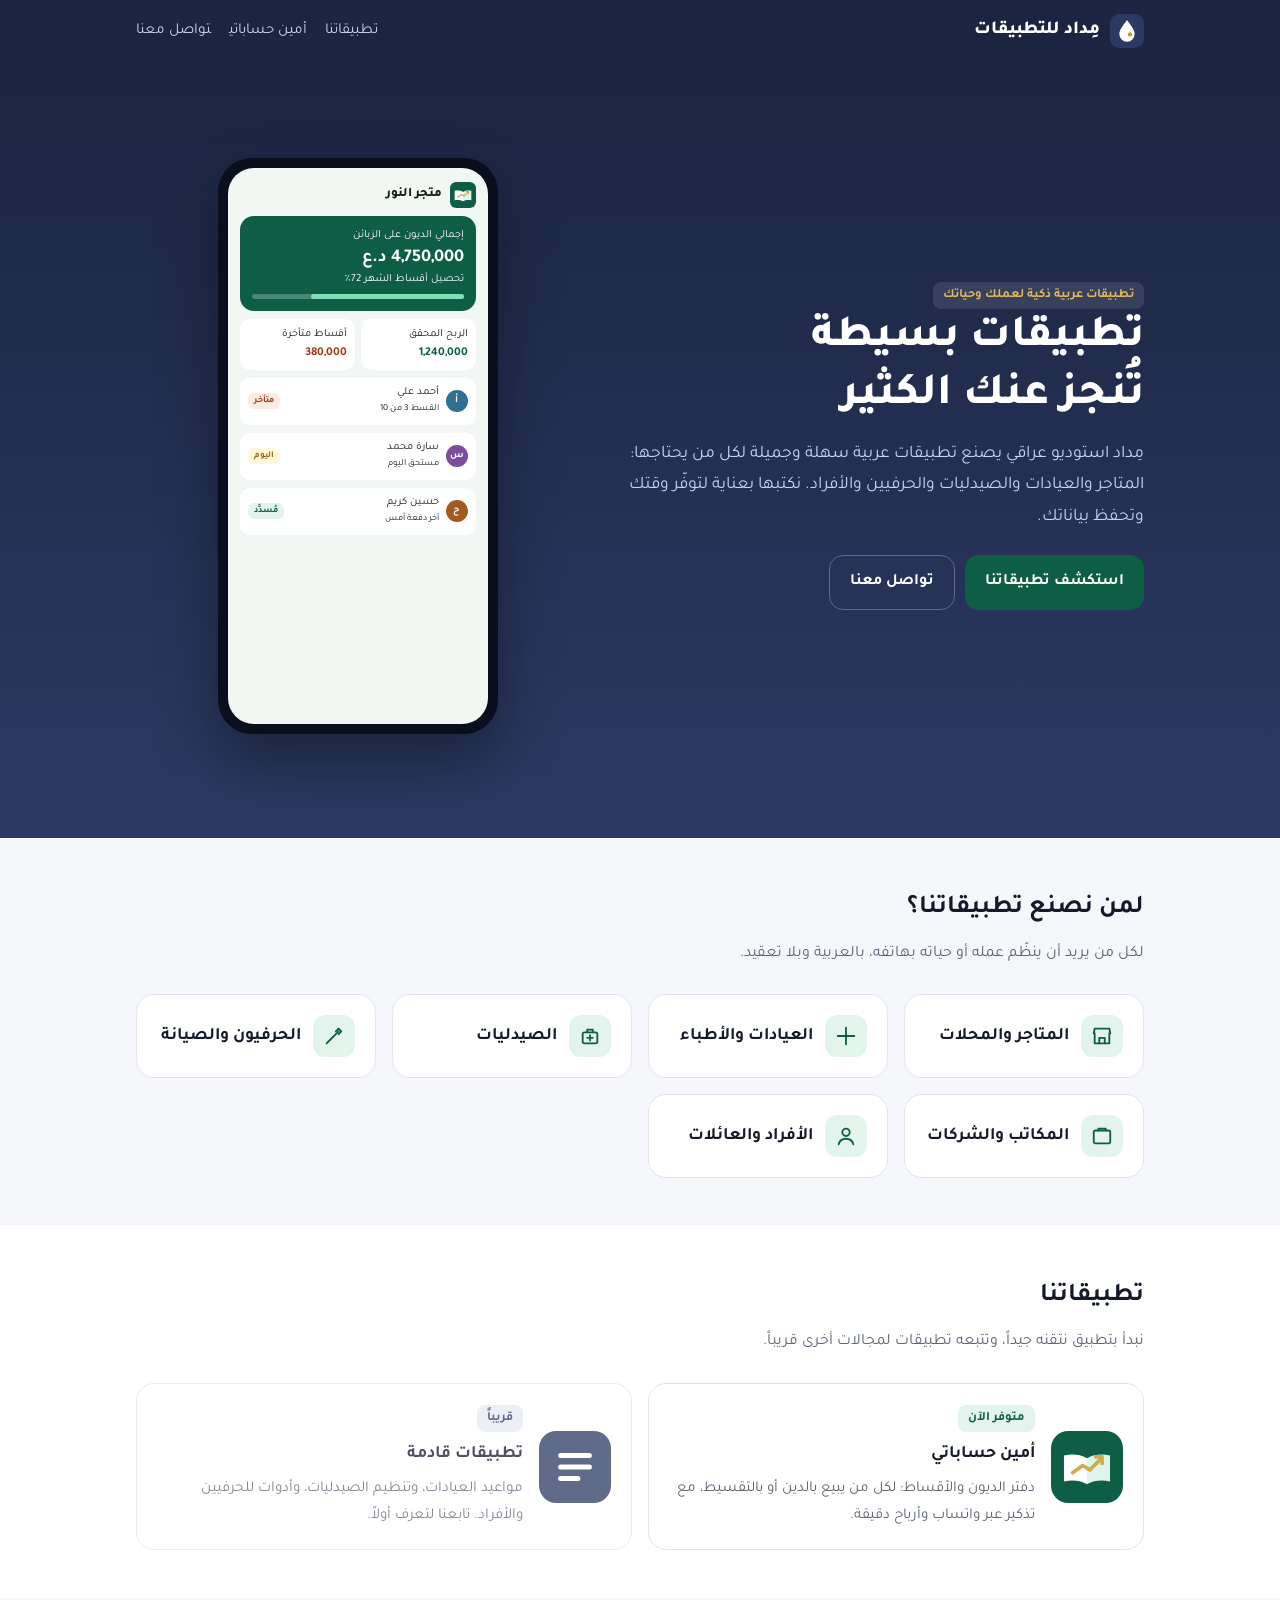
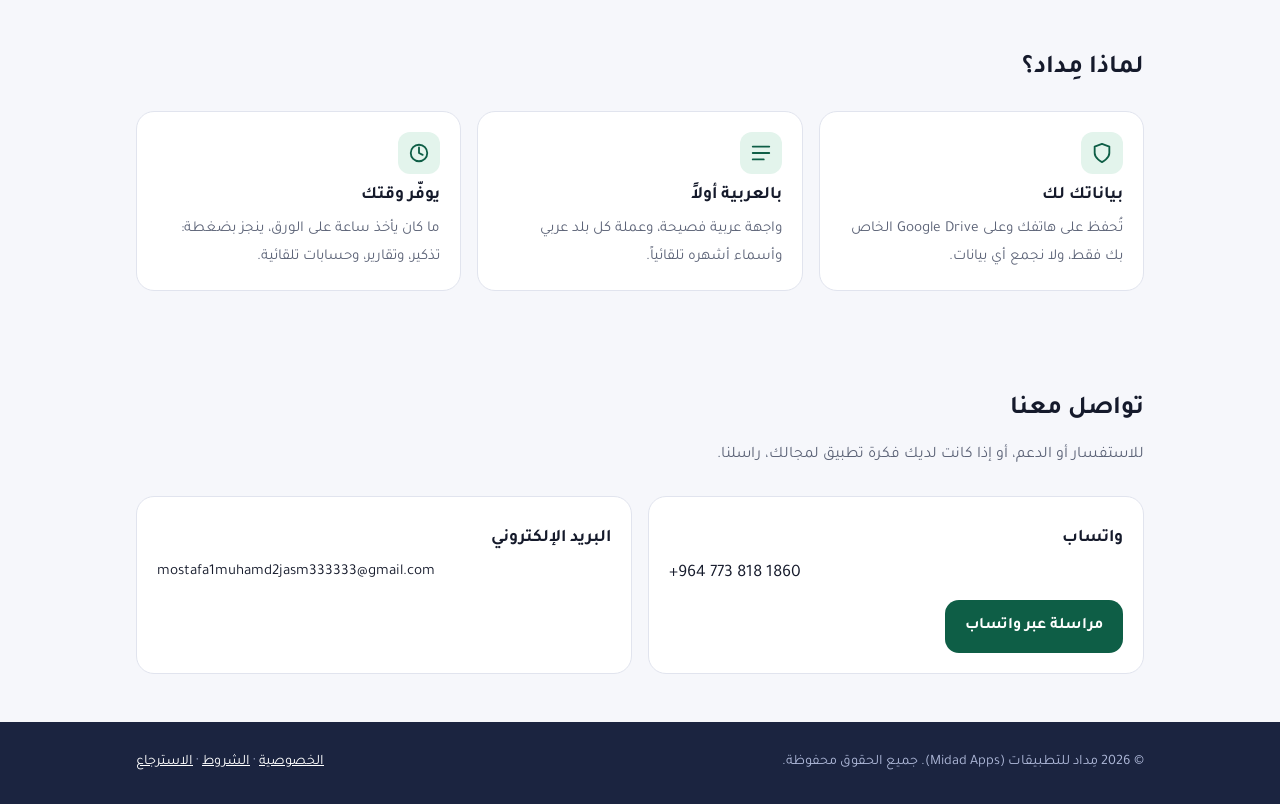
==== index.html @ 3e607f66 "Add files via upload" ====
<!doctype html>
<html lang="ar" dir="rtl"><head><meta charset="utf-8"><meta name="viewport" content="width=device-width, initial-scale=1, viewport-fit=cover">
<title>مِداد للتطبيقات</title>
<meta name="claude:viewport-fit-sides" content="cover">
<link rel="stylesheet" href="https://fonts.googleapis.com/css2?family=Tajawal:wght@400;500;700;800&display=swap">
<link rel="stylesheet" href="assets/style.css">
</head><body>
<div dir="rtl" lang="ar">
<header class="top"><div class="wrap">
  <a class="brand" href="index.html"><svg viewBox="0 0 40 40" aria-hidden="true"><rect width="40" height="40" rx="11" fill="#2C3A63"/><path d="M20 7c5 7 9 11.5 9 16.5a9 9 0 0 1-18 0C11 18.5 15 14 20 7z" fill="#fff"/><circle cx="23.5" cy="24" r="2.6" fill="#C9962E"/></svg><span>مِداد للتطبيقات</span></a>
  <nav><a href="index.html#apps">تطبيقاتنا</a><a href="ameen/index.html">أمين حساباتي</a><a href="index.html#contact">تواصل معنا</a></nav>
</div></header>

<section class="hero"><div class="wrap">
  <div>
    <span class="tag" style="background:#ffffff1a;color:#E3B75A">تطبيقات عربية ذكية لعملك وحياتك</span>
    <h1>تطبيقات بسيطة تُنجز عنك الكثير</h1>
    <p>مِداد استوديو عراقي يصنع تطبيقات عربية سهلة وجميلة لكل من يحتاجها: المتاجر والعيادات والصيدليات والحرفيين والأفراد. نكتبها بعناية لتوفّر وقتك وتحفظ بياناتك.</p>
    <div class="btns"><a class="btn primary" href="#apps">استكشف تطبيقاتنا</a><a class="btn ghost" href="#contact">تواصل معنا</a></div>
  </div>
  <div class="phone"><div class="screen">
    <div class="s-head"><svg viewBox="0 0 100 100" aria-hidden="true"><rect width="100" height="100" rx="24" fill="#0E5E46"/><path d="M50 74 C40 68 28 68 18 70 V34 C28 32 40 32 50 38 Z" fill="#fff"/><path d="M50 74 C60 68 72 68 82 70 V34 C72 32 60 32 50 38 Z" fill="#DDF5EA"/><path d="M30 58 L44 48 L54 54 L70 38" fill="none" stroke="#D4A84B" stroke-width="5" stroke-linecap="round" stroke-linejoin="round"/><path d="M62 36 H71 V45" fill="none" stroke="#D4A84B" stroke-width="5" stroke-linecap="round" stroke-linejoin="round"/></svg><span>متجر النور</span></div>
    <div class="s-hero">إجمالي الديون على الزبائن<b>4,750,000 د.ع</b>تحصيل أقساط الشهر 72٪<div class="s-bar"><i></i></div></div>
    <div class="s-grid"><div class="s-card">الربح المحقق<b style="color:#0E5E46">1,240,000</b></div><div class="s-card">أقساط متأخرة<b style="color:#A33A16">380,000</b></div></div>
    <div class="s-row"><div class="s-av" style="background:#2F6F8F">أ</div><span>أحمد علي<br><small>القسط 3 من 10</small></span><span class="chip red">متأخر</span></div>
    <div class="s-row"><div class="s-av" style="background:#7A4E9C">س</div><span>سارة محمد<br><small>مستحق اليوم</small></span><span class="chip amber">اليوم</span></div>
    <div class="s-row"><div class="s-av" style="background:#A35A1E">ح</div><span>حسين كريم<br><small>آخر دفعة أمس</small></span><span class="chip green">مُسدَّد</span></div>
  </div></div>
</div></section>

<section><div class="wrap">
  <h2>لمن نصنع تطبيقاتنا؟</h2>
  <p class="lead">لكل من يريد أن ينظّم عمله أو حياته بهاتفه، بالعربية وبلا تعقيد.</p>
  <div class="grid"><div class="card" style="display:flex;align-items:center;gap:12px"><div class="ico"><svg viewBox="0 0 24 24" fill="none" stroke="currentColor" stroke-width="2" stroke-linecap="round" stroke-linejoin="round"><path d="M3 9l1-5h16l1 5"/><path d="M4 9v11h16V9"/><path d="M9 20v-6h6v6"/></svg></div><h3 style="margin:0">المتاجر والمحلات</h3></div><div class="card" style="display:flex;align-items:center;gap:12px"><div class="ico"><svg viewBox="0 0 24 24" fill="none" stroke="currentColor" stroke-width="2" stroke-linecap="round" stroke-linejoin="round"><path d="M12 3v18M3 12h18"/></svg></div><h3 style="margin:0">العيادات والأطباء</h3></div><div class="card" style="display:flex;align-items:center;gap:12px"><div class="ico"><svg viewBox="0 0 24 24" fill="none" stroke="currentColor" stroke-width="2" stroke-linecap="round" stroke-linejoin="round"><rect x="4" y="8" width="16" height="12" rx="2"/><path d="M9 8V5h6v3M12 11v6M9 14h6"/></svg></div><h3 style="margin:0">الصيدليات</h3></div><div class="card" style="display:flex;align-items:center;gap:12px"><div class="ico"><svg viewBox="0 0 24 24" fill="none" stroke="currentColor" stroke-width="2" stroke-linecap="round" stroke-linejoin="round"><path d="M14 7l3-3 3 3-3 3"/><path d="M17 7L5 19l-1 1"/></svg></div><h3 style="margin:0">الحرفيون والصيانة</h3></div><div class="card" style="display:flex;align-items:center;gap:12px"><div class="ico"><svg viewBox="0 0 24 24" fill="none" stroke="currentColor" stroke-width="2" stroke-linecap="round" stroke-linejoin="round"><rect x="3" y="6" width="18" height="14" rx="2"/><path d="M8 6V4h8v2"/></svg></div><h3 style="margin:0">المكاتب والشركات</h3></div><div class="card" style="display:flex;align-items:center;gap:12px"><div class="ico"><svg viewBox="0 0 24 24" fill="none" stroke="currentColor" stroke-width="2" stroke-linecap="round" stroke-linejoin="round"><circle cx="12" cy="8" r="4"/><path d="M4 21c1-4 4-6 8-6s7 2 8 6"/></svg></div><h3 style="margin:0">الأفراد والعائلات</h3></div></div>
</div></section>

<section id="apps" style="background:var(--surface)"><div class="wrap">
  <h2>تطبيقاتنا</h2>
  <p class="lead">نبدأ بتطبيق نتقنه جيداً، وتتبعه تطبيقات لمجالات أخرى قريباً.</p>
  <div class="grid">
    <a class="card app-card" href="ameen/index.html"><svg viewBox="0 0 100 100" aria-hidden="true"><rect width="100" height="100" rx="24" fill="#0E5E46"/><path d="M50 74 C40 68 28 68 18 70 V34 C28 32 40 32 50 38 Z" fill="#fff"/><path d="M50 74 C60 68 72 68 82 70 V34 C72 32 60 32 50 38 Z" fill="#DDF5EA"/><path d="M30 58 L44 48 L54 54 L70 38" fill="none" stroke="#D4A84B" stroke-width="5" stroke-linecap="round" stroke-linejoin="round"/><path d="M62 36 H71 V45" fill="none" stroke="#D4A84B" stroke-width="5" stroke-linecap="round" stroke-linejoin="round"/></svg><div><span class="tag">متوفر الآن</span><h3>أمين حساباتي</h3><p>دفتر الديون والأقساط: لكل من يبيع بالدين أو بالتقسيط، مع تذكير عبر واتساب وأرباح دقيقة.</p></div></a>
    <div class="card app-card" style="opacity:.75"><svg viewBox="0 0 100 100" aria-hidden="true"><rect width="100" height="100" rx="24" fill="#2C3A63"/><path d="M30 34h40M30 50h40M30 66h24" stroke="#fff" stroke-width="7" stroke-linecap="round"/></svg><div><span class="tag" style="background:#E8EAF3;color:#2C3A63">قريباً</span><h3>تطبيقات قادمة</h3><p>مواعيد العيادات، وتنظيم الصيدليات، وأدوات للحرفيين والأفراد. تابعنا لتعرف أولاً.</p></div></div>
  </div>
</div></section>

<section><div class="wrap">
  <h2>لماذا مِداد؟</h2>
  <div class="grid" style="margin-top:18px">
    <div class="card"><div class="ico"><svg viewBox="0 0 24 24" fill="none" stroke="currentColor" stroke-width="2" stroke-linecap="round" stroke-linejoin="round"><path d="M12 22s8-4 8-10V5l-8-3-8 3v7c0 6 8 10 8 10z"/></svg></div><h3>بياناتك لك</h3><p>تُحفظ على هاتفك وعلى Google Drive الخاص بك فقط، ولا نجمع أي بيانات.</p></div>
    <div class="card"><div class="ico"><svg viewBox="0 0 24 24" fill="none" stroke="currentColor" stroke-width="2" stroke-linecap="round" stroke-linejoin="round"><path d="M3 5h18M3 12h18M3 19h12"/></svg></div><h3>بالعربية أولاً</h3><p>واجهة عربية فصيحة، وعملة كل بلد عربي وأسماء أشهره تلقائياً.</p></div>
    <div class="card"><div class="ico"><svg viewBox="0 0 24 24" fill="none" stroke="currentColor" stroke-width="2" stroke-linecap="round" stroke-linejoin="round"><path d="M12 6v6l4 2"/><circle cx="12" cy="12" r="9"/></svg></div><h3>يوفّر وقتك</h3><p>ما كان يأخذ ساعة على الورق، ينجز بضغطة: تذكير، وتقارير، وحسابات تلقائية.</p></div>
  </div>
</div></section>

<section id="contact"><div class="wrap">
  <h2>تواصل معنا</h2>
  <p class="lead">للاستفسار أو الدعم، أو إذا كانت لديك فكرة تطبيق لمجالك، راسلنا.</p>
  <div class="grid">
    <div class="card"><h3>واتساب</h3><p class="ltr" style="font-size:1.1rem;color:var(--text)">+964 773 818 1860</p><p style="margin-top:10px"><a class="btn primary" href="https://wa.me/9647738181860">مراسلة عبر واتساب</a></p></div>
    <div class="card"><h3>البريد الإلكتروني</h3><p class="ltr" style="color:var(--text);word-break:break-all">mostafa1muhamd2jasm333333@gmail.com</p></div>
  </div>
</div></section>
<footer><div class="wrap">
  <span>© 2026 مِداد للتطبيقات (Midad Apps). جميع الحقوق محفوظة.</span>
  <span><a href="ameen/privacy.html">الخصوصية</a> · <a href="ameen/terms.html">الشروط</a> · <a href="ameen/refund.html">الاسترجاع</a></span>
</div></footer>
</div>
</body></html>
---- assets/style.css ----
/* مِداد للتطبيقات: حبر داكن + أخضر أمين. عمود قراءة هادئ، وبطاقات للتطبيقات */
:root {
  --ink: #1B2440; --ink-soft: #2C3A63; --paper: #F6F7FB; --surface: #FFFFFF; --text: #151A2B; --muted: #5D6478;
  --line: #E1E4EE; --ameen: #0E5E46; --ameen-soft: #E3F4EC; --gold: #C9962E;
  --display: "Tajawal", "Segoe UI", Tahoma, sans-serif;
}
@media (prefers-color-scheme: dark) { :root:not([data-theme="light"]) {
  --ink: #0E1426; --ink-soft: #1C2747; --paper: #0B0F1C; --surface: #141B30; --text: #E8EBF5; --muted: #9AA2BA;
  --line: #26304D; --ameen: #3FBF8F; --ameen-soft: #12302A; --gold: #E3B75A; color-scheme: dark } }
:root[data-theme="dark"] {
  --ink: #0E1426; --ink-soft: #1C2747; --paper: #0B0F1C; --surface: #141B30; --text: #E8EBF5; --muted: #9AA2BA;
  --line: #26304D; --ameen: #3FBF8F; --ameen-soft: #12302A; --gold: #E3B75A; color-scheme: dark }
* { box-sizing: border-box; }
body { margin: 0; background: var(--paper); color: var(--text); font-family: var(--display); line-height: 1.8; font-size: 16px; }
a { color: var(--ameen); }
.wrap { max-width: 1040px; margin: 0 auto; padding-left: max(16px, env(safe-area-inset-left, 0px)); padding-right: max(16px, env(safe-area-inset-right, 0px)); }
header.top { background: var(--ink); color: #fff; }
header.top .wrap { display: flex; align-items: center; justify-content: space-between; gap: 12px; padding-block: 14px; flex-wrap: wrap; }
.brand { display: flex; align-items: center; gap: 10px; color: #fff; text-decoration: none; font-weight: 800; font-size: 1.15rem; }
.brand svg { width: 34px; height: 34px; }
nav a { color: #C9D2EE; text-decoration: none; margin-inline-start: 18px; font-size: .95rem; }
nav a:hover { color: #fff; }
.hero { background: linear-gradient(180deg, var(--ink) 0%, var(--ink-soft) 100%); color: #fff; }
.hero .wrap { display: grid; grid-template-columns: 1.2fr 1fr; gap: 32px; align-items: center; padding-block: 48px 56px; }
.hero h1 { font-size: clamp(1.9rem, 4.5vw, 2.8rem); line-height: 1.3; margin: 0 0 12px; font-weight: 800; text-wrap: balance; }
.hero p { color: #C9D2EE; font-size: 1.1rem; margin: 0 0 22px; max-width: 34em; }
.btns { display: flex; gap: 10px; flex-wrap: wrap; }
.btn { display: inline-flex; align-items: center; gap: 8px; padding: 12px 20px; border-radius: 14px; font-weight: 700; text-decoration: none; border: 0; cursor: pointer; font-family: inherit; font-size: 1rem; }
.btn.primary { background: var(--ameen); color: #fff; }
.btn.ghost { background: transparent; color: #fff; border: 1px solid #5A6896; }
.btn.light { background: var(--surface); color: var(--text); border: 1px solid var(--line); }
.btn:focus-visible { outline: 3px solid var(--gold); outline-offset: 2px; }
section { padding-block: 48px; }
h2 { font-size: 1.6rem; margin: 0 0 8px; text-wrap: balance; }
.lead { color: var(--muted); margin: 0 0 26px; max-width: 40em; }
.grid { display: grid; gap: 16px; grid-template-columns: repeat(auto-fit, minmax(230px, 1fr)); }
.card { background: var(--surface); border: 1px solid var(--line); border-radius: 18px; padding: 20px; min-width: 0; }
.card h3 { margin: 6px 0 4px; font-size: 1.1rem; }
.card p { margin: 0; color: var(--muted); font-size: .95rem; }
.ico { width: 42px; height: 42px; border-radius: 12px; background: var(--ameen-soft); display: grid; place-items: center; color: var(--ameen); }
.ico svg { width: 22px; height: 22px; }
.app-card { display: flex; gap: 16px; align-items: center; text-decoration: none; color: inherit; }
.app-card svg { width: 72px; height: 72px; flex: none; }
.tag { display: inline-block; font-size: .8rem; background: var(--ameen-soft); color: var(--ameen); border-radius: 8px; padding: 2px 10px; font-weight: 700; }
.steps { counter-reset: s; display: grid; gap: 12px; }
.steps li { list-style: none; background: var(--surface); border: 1px solid var(--line); border-radius: 14px; padding: 14px 18px; position: relative; padding-inline-start: 58px; }
.steps li::before { counter-increment: s; content: counter(s); position: absolute; inset-inline-start: 16px; top: 14px; width: 28px; height: 28px; border-radius: 50%; background: var(--ameen); color: #fff; display: grid; place-items: center; font-weight: 700; font-size: .9rem; }
.price { display: grid; gap: 16px; grid-template-columns: repeat(auto-fit, minmax(220px, 1fr)); }
.price .card strong { display: block; font-size: 1.8rem; color: var(--ameen); }
.price .card.best { border: 2px solid var(--ameen); }
details { background: var(--surface); border: 1px solid var(--line); border-radius: 14px; padding: 14px 18px; margin-bottom: 10px; }
summary { cursor: pointer; font-weight: 700; }
.doc { background: var(--surface); border: 1px solid var(--line); border-radius: 18px; padding: 28px; max-width: 760px; }
.doc h2 { font-size: 1.15rem; color: var(--ameen); margin-top: 22px; }
.doc ul { padding-inline-start: 1.2em; }
footer { background: var(--ink); color: #AEB8D8; padding-block: 28px; font-size: .9rem; }
footer .wrap { display: flex; justify-content: space-between; gap: 12px; flex-wrap: wrap; }
footer a { color: #fff; }
.ltr { direction: ltr; unicode-bidi: isolate; }
/* هاتف توضيحي */
.phone { width: min(280px, 100%); aspect-ratio: 9 / 18.5; margin: 0 auto; background: #0A0F1E; border-radius: 34px; padding: 10px; box-shadow: 0 30px 60px rgba(0,0,0,.35); }
.screen { width: 100%; height: 100%; border-radius: 26px; background: #F2F7F4; overflow: hidden; color: #14211B; font-size: 11px; line-height: 1.5; display: flex; flex-direction: column; gap: 8px; padding: 14px 12px; }
.s-head { display: flex; align-items: center; gap: 8px; font-weight: 800; font-size: 13px; }
.s-head svg { width: 26px; height: 26px; }
.s-hero { background: #0E5E46; color: #fff; border-radius: 14px; padding: 12px; }
.s-hero b { display: block; font-size: 18px; }
.s-bar { height: 5px; background: rgba(255,255,255,.25); border-radius: 3px; margin-top: 6px; }
.s-bar i { display: block; height: 100%; width: 72%; background: #7FE0B8; border-radius: 3px; }
.s-grid { display: grid; grid-template-columns: 1fr 1fr; gap: 6px; }
.s-card { background: #fff; border-radius: 10px; padding: 8px; }
.s-card b { display: block; font-size: 12px; }
.s-row { background: #fff; border-radius: 10px; padding: 7px 8px; display: flex; align-items: center; gap: 7px; }
.s-av { width: 22px; height: 22px; border-radius: 50%; color: #fff; display: grid; place-items: center; font-weight: 700; font-size: 10px; flex: none; }
.s-row span:not(.chip) { flex: 1; }
.chip { flex: none; }
.chip { font-size: 9px; font-weight: 700; padding: 1px 6px; border-radius: 6px; }
.red { color: #A33A16; background: #FBEBE3; } .amber { color: #9A6A0A; background: #FFF6DD; } .green { color: #0E5E46; background: #E3F4EC; }
.muted { color: var(--muted); }
@media (max-width: 760px) { .hero .wrap { grid-template-columns: 1fr; } nav a { margin-inline-start: 12px; } }
@media (prefers-reduced-motion: no-preference) { .phone { animation: float 6s ease-in-out infinite; } @keyframes float { 50% { transform: translateY(-8px); } } }
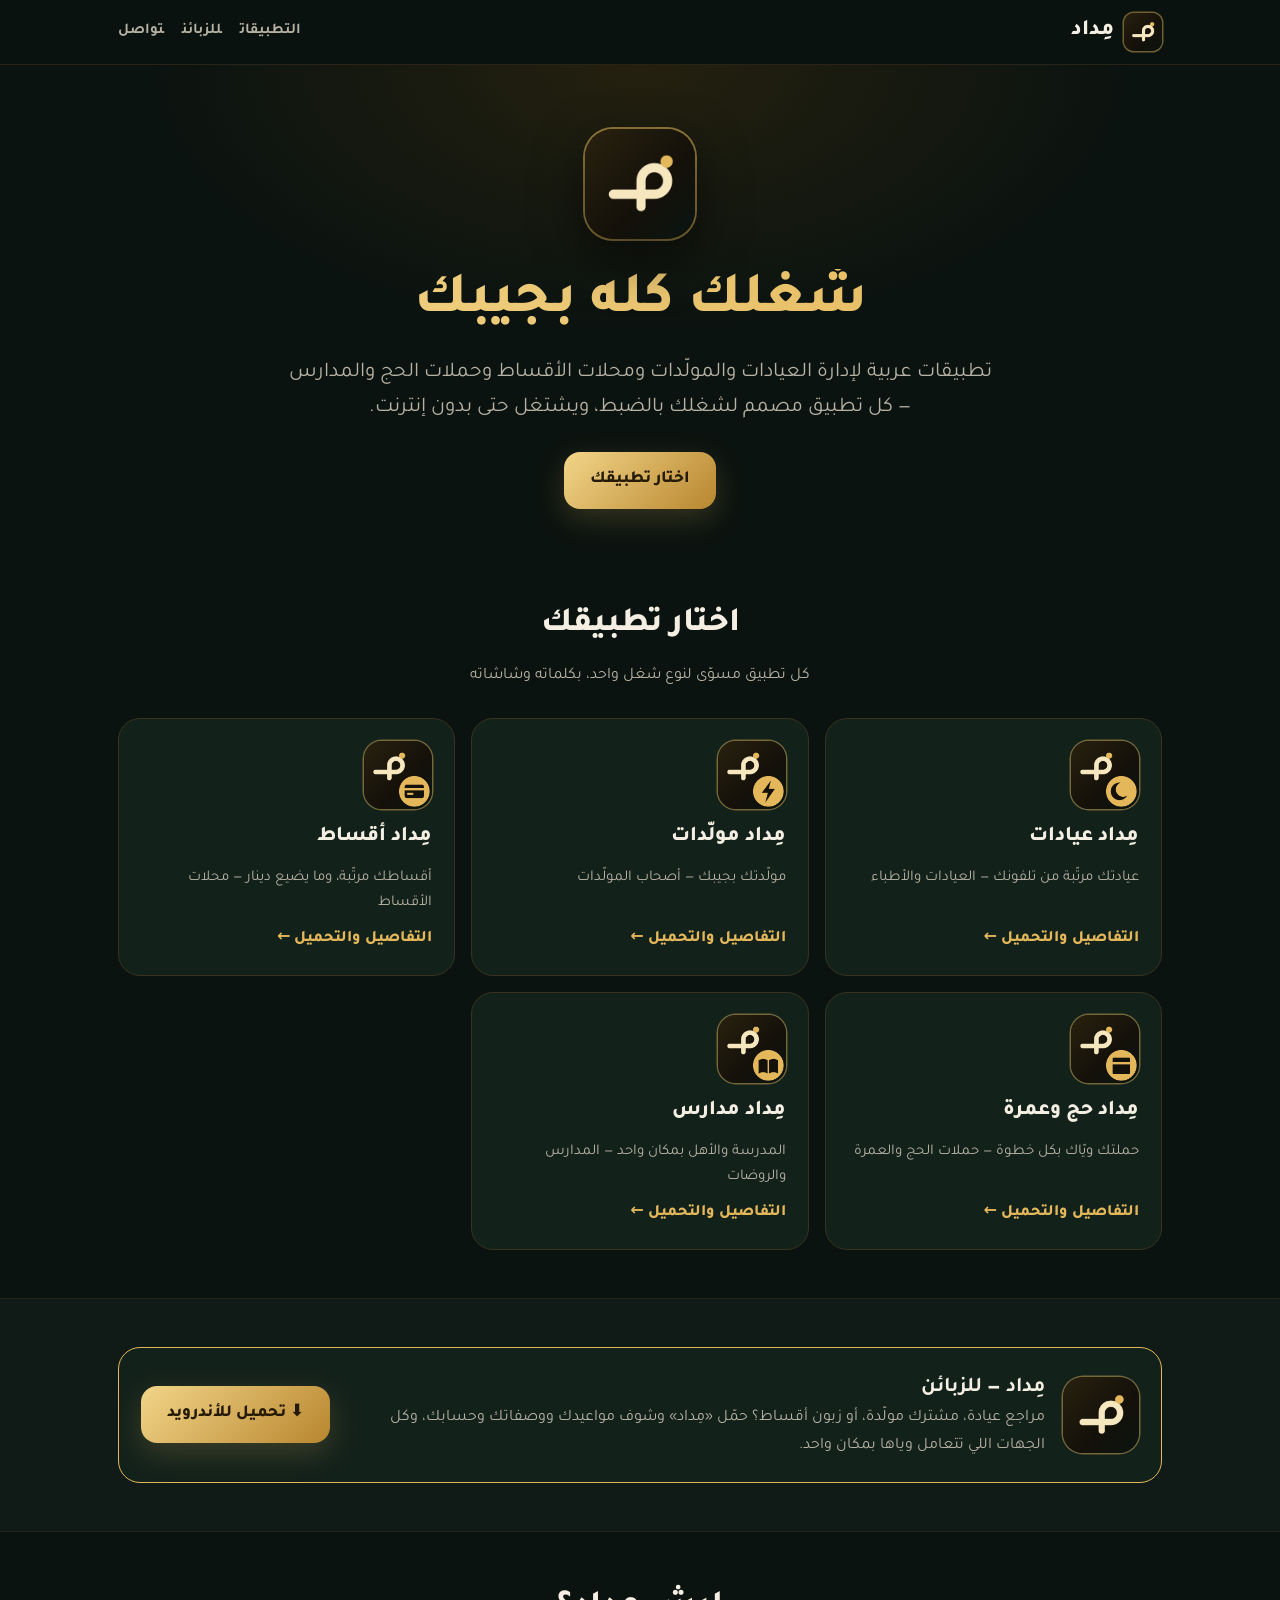
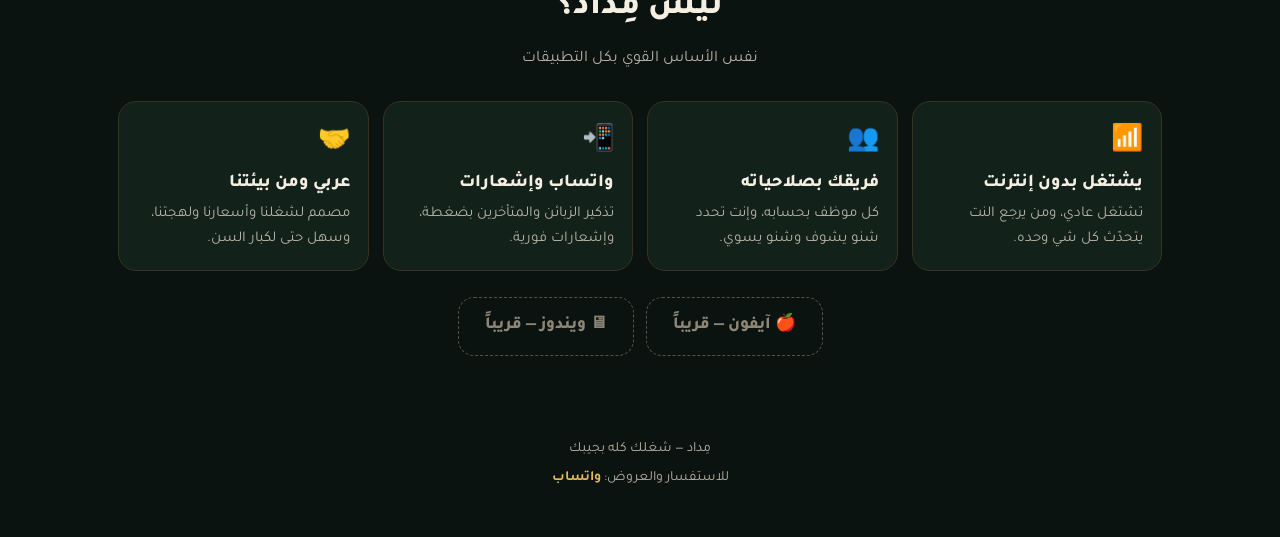
==== commit 2f0a1a13: "Add files via upload" ====
--- a/index.html
+++ b/index.html
@@ -1,68 +1,33 @@
 <!doctype html>
-<html lang="ar" dir="rtl"><head><meta charset="utf-8"><meta name="viewport" content="width=device-width, initial-scale=1, viewport-fit=cover">
-<title>مِداد للتطبيقات</title>
-<meta name="claude:viewport-fit-sides" content="cover">
-<link rel="stylesheet" href="https://fonts.googleapis.com/css2?family=Tajawal:wght@400;500;700;800&display=swap">
-<link rel="stylesheet" href="assets/style.css">
+<html lang="ar" dir="rtl"><head><meta charset="utf-8">
+<meta name="viewport" content="width=device-width, initial-scale=1">
+<title>مِداد — شغلك كله بجيبك</title>
+<meta name="description" content="تطبيقات عربية لإدارة العيادات والمولّدات ومحلات الأقساط وحملات الحج والمدارس.">
+<meta property="og:title" content="مِداد — شغلك كله بجيبك"><meta property="og:description" content="تطبيقات عربية لإدارة العيادات والمولّدات ومحلات الأقساط وحملات الحج والمدارس."><meta property="og:image" content="img/midad.png">
+<link rel="icon" href="img/midad.png">
+<link rel="preconnect" href="https://fonts.googleapis.com"><link rel="preconnect" href="https://fonts.gstatic.com" crossorigin>
+<link href="https://fonts.googleapis.com/css2?family=Tajawal:wght@500;700;800&display=swap" rel="stylesheet">
+<link rel="stylesheet" href="site.css">
 </head><body>
-<div dir="rtl" lang="ar">
-<header class="top"><div class="wrap">
-  <a class="brand" href="index.html"><svg viewBox="0 0 40 40" aria-hidden="true"><rect width="40" height="40" rx="11" fill="#2C3A63"/><path d="M20 7c5 7 9 11.5 9 16.5a9 9 0 0 1-18 0C11 18.5 15 14 20 7z" fill="#fff"/><circle cx="23.5" cy="24" r="2.6" fill="#C9962E"/></svg><span>مِداد للتطبيقات</span></a>
-  <nav><a href="index.html#apps">تطبيقاتنا</a><a href="ameen/index.html">أمين حساباتي</a><a href="index.html#contact">تواصل معنا</a></nav>
-</div></header>
-
+<header><div class="wrap"><a class="brand" href="index.html"><img src="img/midad.png" alt="">مِداد</a>
+<nav><a href="index.html#apps">التطبيقات</a><a class="hide" href="index.html#customers">للزبائن</a><a href="https://wa.me/9647738181860">تواصل</a></nav></div></header>
+<main>
 <section class="hero"><div class="wrap">
-  <div>
-    <span class="tag" style="background:#ffffff1a;color:#E3B75A">تطبيقات عربية ذكية لعملك وحياتك</span>
-    <h1>تطبيقات بسيطة تُنجز عنك الكثير</h1>
-    <p>مِداد استوديو عراقي يصنع تطبيقات عربية سهلة وجميلة لكل من يحتاجها: المتاجر والعيادات والصيدليات والحرفيين والأفراد. نكتبها بعناية لتوفّر وقتك وتحفظ بياناتك.</p>
-    <div class="btns"><a class="btn primary" href="#apps">استكشف تطبيقاتنا</a><a class="btn ghost" href="#contact">تواصل معنا</a></div>
-  </div>
-  <div class="phone"><div class="screen">
-    <div class="s-head"><svg viewBox="0 0 100 100" aria-hidden="true"><rect width="100" height="100" rx="24" fill="#0E5E46"/><path d="M50 74 C40 68 28 68 18 70 V34 C28 32 40 32 50 38 Z" fill="#fff"/><path d="M50 74 C60 68 72 68 82 70 V34 C72 32 60 32 50 38 Z" fill="#DDF5EA"/><path d="M30 58 L44 48 L54 54 L70 38" fill="none" stroke="#D4A84B" stroke-width="5" stroke-linecap="round" stroke-linejoin="round"/><path d="M62 36 H71 V45" fill="none" stroke="#D4A84B" stroke-width="5" stroke-linecap="round" stroke-linejoin="round"/></svg><span>متجر النور</span></div>
-    <div class="s-hero">إجمالي الديون على الزبائن<b>4,750,000 د.ع</b>تحصيل أقساط الشهر 72٪<div class="s-bar"><i></i></div></div>
-    <div class="s-grid"><div class="s-card">الربح المحقق<b style="color:#0E5E46">1,240,000</b></div><div class="s-card">أقساط متأخرة<b style="color:#A33A16">380,000</b></div></div>
-    <div class="s-row"><div class="s-av" style="background:#2F6F8F">أ</div><span>أحمد علي<br><small>القسط 3 من 10</small></span><span class="chip red">متأخر</span></div>
-    <div class="s-row"><div class="s-av" style="background:#7A4E9C">س</div><span>سارة محمد<br><small>مستحق اليوم</small></span><span class="chip amber">اليوم</span></div>
-    <div class="s-row"><div class="s-av" style="background:#A35A1E">ح</div><span>حسين كريم<br><small>آخر دفعة أمس</small></span><span class="chip green">مُسدَّد</span></div>
-  </div></div>
+<img class="icon" src="img/midad.png" alt="مِداد">
+<h1>شغلك كله بجيبك</h1>
+<p>تطبيقات عربية لإدارة العيادات والمولّدات ومحلات الأقساط وحملات الحج والمدارس — كل تطبيق مصمم لشغلك بالضبط، ويشتغل حتى بدون إنترنت.</p>
+<div class="dl"><a class="btn gold" href="#apps">اختار تطبيقك</a></div>
 </div></section>
-
-<section><div class="wrap">
-  <h2>لمن نصنع تطبيقاتنا؟</h2>
-  <p class="lead">لكل من يريد أن ينظّم عمله أو حياته بهاتفه، بالعربية وبلا تعقيد.</p>
-  <div class="grid"><div class="card" style="display:flex;align-items:center;gap:12px"><div class="ico"><svg viewBox="0 0 24 24" fill="none" stroke="currentColor" stroke-width="2" stroke-linecap="round" stroke-linejoin="round"><path d="M3 9l1-5h16l1 5"/><path d="M4 9v11h16V9"/><path d="M9 20v-6h6v6"/></svg></div><h3 style="margin:0">المتاجر والمحلات</h3></div><div class="card" style="display:flex;align-items:center;gap:12px"><div class="ico"><svg viewBox="0 0 24 24" fill="none" stroke="currentColor" stroke-width="2" stroke-linecap="round" stroke-linejoin="round"><path d="M12 3v18M3 12h18"/></svg></div><h3 style="margin:0">العيادات والأطباء</h3></div><div class="card" style="display:flex;align-items:center;gap:12px"><div class="ico"><svg viewBox="0 0 24 24" fill="none" stroke="currentColor" stroke-width="2" stroke-linecap="round" stroke-linejoin="round"><rect x="4" y="8" width="16" height="12" rx="2"/><path d="M9 8V5h6v3M12 11v6M9 14h6"/></svg></div><h3 style="margin:0">الصيدليات</h3></div><div class="card" style="display:flex;align-items:center;gap:12px"><div class="ico"><svg viewBox="0 0 24 24" fill="none" stroke="currentColor" stroke-width="2" stroke-linecap="round" stroke-linejoin="round"><path d="M14 7l3-3 3 3-3 3"/><path d="M17 7L5 19l-1 1"/></svg></div><h3 style="margin:0">الحرفيون والصيانة</h3></div><div class="card" style="display:flex;align-items:center;gap:12px"><div class="ico"><svg viewBox="0 0 24 24" fill="none" stroke="currentColor" stroke-width="2" stroke-linecap="round" stroke-linejoin="round"><rect x="3" y="6" width="18" height="14" rx="2"/><path d="M8 6V4h8v2"/></svg></div><h3 style="margin:0">المكاتب والشركات</h3></div><div class="card" style="display:flex;align-items:center;gap:12px"><div class="ico"><svg viewBox="0 0 24 24" fill="none" stroke="currentColor" stroke-width="2" stroke-linecap="round" stroke-linejoin="round"><circle cx="12" cy="8" r="4"/><path d="M4 21c1-4 4-6 8-6s7 2 8 6"/></svg></div><h3 style="margin:0">الأفراد والعائلات</h3></div></div>
+<section id="apps"><div class="wrap"><h2>اختار تطبيقك</h2><p class="lead">كل تطبيق مسوّى لنوع شغل واحد، بكلماته وشاشاته</p><div class="grid"><a class="face" href="clinic.html"><img src="img/clinic.png" alt=""><b>مِداد عيادات</b><span>عيادتك مرتّبة من تلفونك — العيادات والأطباء</span><em>التفاصيل والتحميل ←</em></a><a class="face" href="generator.html"><img src="img/generator.png" alt=""><b>مِداد مولّدات</b><span>مولّدتك بجيبك — أصحاب المولّدات</span><em>التفاصيل والتحميل ←</em></a><a class="face" href="installments.html"><img src="img/installments.png" alt=""><b>مِداد أقساط</b><span>أقساطك مرتّبة، وما يضيع دينار — محلات الأقساط</span><em>التفاصيل والتحميل ←</em></a><a class="face" href="hajj.html"><img src="img/hajj.png" alt=""><b>مِداد حج وعمرة</b><span>حملتك ويّاك بكل خطوة — حملات الحج والعمرة</span><em>التفاصيل والتحميل ←</em></a><a class="face" href="school.html"><img src="img/school.png" alt=""><b>مِداد مدارس</b><span>المدرسة والأهل بمكان واحد — المدارس والروضات</span><em>التفاصيل والتحميل ←</em></a></div></div></section>
+<section class="band" id="customers"><div class="wrap">
+<div class="cust"><img src="img/midad.png" alt=""><div><b>مِداد — للزبائن</b><p style="color:var(--muted)">مراجع عيادة، مشترك مولّدة، أو زبون أقساط؟ حمّل «مِداد» وشوف مواعيدك ووصفاتك وحسابك، وكل الجهات اللي تتعامل وياها بمكان واحد.</p></div>
+<a class="btn gold" data-apk="midad" href="#">⬇ تحميل للأندرويد</a></div>
 </div></section>
-
-<section id="apps" style="background:var(--surface)"><div class="wrap">
-  <h2>تطبيقاتنا</h2>
-  <p class="lead">نبدأ بتطبيق نتقنه جيداً، وتتبعه تطبيقات لمجالات أخرى قريباً.</p>
-  <div class="grid">
-    <a class="card app-card" href="ameen/index.html"><svg viewBox="0 0 100 100" aria-hidden="true"><rect width="100" height="100" rx="24" fill="#0E5E46"/><path d="M50 74 C40 68 28 68 18 70 V34 C28 32 40 32 50 38 Z" fill="#fff"/><path d="M50 74 C60 68 72 68 82 70 V34 C72 32 60 32 50 38 Z" fill="#DDF5EA"/><path d="M30 58 L44 48 L54 54 L70 38" fill="none" stroke="#D4A84B" stroke-width="5" stroke-linecap="round" stroke-linejoin="round"/><path d="M62 36 H71 V45" fill="none" stroke="#D4A84B" stroke-width="5" stroke-linecap="round" stroke-linejoin="round"/></svg><div><span class="tag">متوفر الآن</span><h3>أمين حساباتي</h3><p>دفتر الديون والأقساط: لكل من يبيع بالدين أو بالتقسيط، مع تذكير عبر واتساب وأرباح دقيقة.</p></div></a>
-    <div class="card app-card" style="opacity:.75"><svg viewBox="0 0 100 100" aria-hidden="true"><rect width="100" height="100" rx="24" fill="#2C3A63"/><path d="M30 34h40M30 50h40M30 66h24" stroke="#fff" stroke-width="7" stroke-linecap="round"/></svg><div><span class="tag" style="background:#E8EAF3;color:#2C3A63">قريباً</span><h3>تطبيقات قادمة</h3><p>مواعيد العيادات، وتنظيم الصيدليات، وأدوات للحرفيين والأفراد. تابعنا لتعرف أولاً.</p></div></div>
-  </div>
-</div></section>
-
-<section><div class="wrap">
-  <h2>لماذا مِداد؟</h2>
-  <div class="grid" style="margin-top:18px">
-    <div class="card"><div class="ico"><svg viewBox="0 0 24 24" fill="none" stroke="currentColor" stroke-width="2" stroke-linecap="round" stroke-linejoin="round"><path d="M12 22s8-4 8-10V5l-8-3-8 3v7c0 6 8 10 8 10z"/></svg></div><h3>بياناتك لك</h3><p>تُحفظ على هاتفك وعلى Google Drive الخاص بك فقط، ولا نجمع أي بيانات.</p></div>
-    <div class="card"><div class="ico"><svg viewBox="0 0 24 24" fill="none" stroke="currentColor" stroke-width="2" stroke-linecap="round" stroke-linejoin="round"><path d="M3 5h18M3 12h18M3 19h12"/></svg></div><h3>بالعربية أولاً</h3><p>واجهة عربية فصيحة، وعملة كل بلد عربي وأسماء أشهره تلقائياً.</p></div>
-    <div class="card"><div class="ico"><svg viewBox="0 0 24 24" fill="none" stroke="currentColor" stroke-width="2" stroke-linecap="round" stroke-linejoin="round"><path d="M12 6v6l4 2"/><circle cx="12" cy="12" r="9"/></svg></div><h3>يوفّر وقتك</h3><p>ما كان يأخذ ساعة على الورق، ينجز بضغطة: تذكير، وتقارير، وحسابات تلقائية.</p></div>
-  </div>
-</div></section>
-
-<section id="contact"><div class="wrap">
-  <h2>تواصل معنا</h2>
-  <p class="lead">للاستفسار أو الدعم، أو إذا كانت لديك فكرة تطبيق لمجالك، راسلنا.</p>
-  <div class="grid">
-    <div class="card"><h3>واتساب</h3><p class="ltr" style="font-size:1.1rem;color:var(--text)">+964 773 818 1860</p><p style="margin-top:10px"><a class="btn primary" href="https://wa.me/9647738181860">مراسلة عبر واتساب</a></p></div>
-    <div class="card"><h3>البريد الإلكتروني</h3><p class="ltr" style="color:var(--text);word-break:break-all">mostafa1muhamd2jasm333333@gmail.com</p></div>
-  </div>
-</div></section>
-<footer><div class="wrap">
-  <span>© 2026 مِداد للتطبيقات (Midad Apps). جميع الحقوق محفوظة.</span>
-  <span><a href="ameen/privacy.html">الخصوصية</a> · <a href="ameen/terms.html">الشروط</a> · <a href="ameen/refund.html">الاسترجاع</a></span>
+<section><div class="wrap"><h2>ليش مِداد؟</h2><p class="lead">نفس الأساس القوي بكل التطبيقات</p><div class="why"><div class="feat"><div class="e">📶</div><b>يشتغل بدون إنترنت</b><p>تشتغل عادي، ومن يرجع النت يتحدّث كل شي وحده.</p></div><div class="feat"><div class="e">👥</div><b>فريقك بصلاحياته</b><p>كل موظف بحسابه، وإنت تحدد شنو يشوف وشنو يسوي.</p></div><div class="feat"><div class="e">📲</div><b>واتساب وإشعارات</b><p>تذكير الزبائن والمتأخرين بضغطة، وإشعارات فورية.</p></div><div class="feat"><div class="e">🤝</div><b>عربي ومن بيئتنا</b><p>مصمم لشغلنا وأسعارنا ولهجتنا، وسهل حتى لكبار السن.</p></div></div>
+<div class="dl"><span class="btn soon">🍎 آيفون — قريباً</span><span class="btn soon">🖥 ويندوز — قريباً</span></div></div></section>
+</main><footer><div class="wrap">
+<p>مِداد — شغلك كله بجيبك</p>
+<p style="margin-top:6px">للاستفسار والعروض: <a href="https://wa.me/9647738181860">واتساب</a></p>
 </div></footer>
-</div>
-</body></html>
+<script src="site.js"></script>
+</body></html>
--- a/site.css
+++ b/site.css
@@ -0,0 +1,56 @@
+
+:root{--bg:#0b1310;--bg2:#101b17;--card:#13211b;--line:#3a3220;--gold:#e3b75a;--gold2:#f2d589;--gold3:#b8862f;--ink:#f4efe2;--muted:#b7b2a4}
+*{box-sizing:border-box;margin:0;padding:0}
+html{scroll-behavior:smooth}
+body{font-family:Tajawal,system-ui,sans-serif;background:var(--bg);color:var(--ink);line-height:1.7;overflow-x:hidden}
+a{color:inherit}
+.wrap{max-width:1080px;margin:0 auto;padding:0 18px}
+header{position:sticky;top:0;z-index:5;background:#0b1310e6;backdrop-filter:blur(10px);border-bottom:1px solid #2a2418}
+header .wrap{display:flex;align-items:center;justify-content:space-between;height:64px}
+.brand{display:flex;align-items:center;gap:10px;text-decoration:none;font-weight:800;font-size:22px}
+.brand img{width:38px;height:38px;border-radius:10px;box-shadow:0 0 0 1.5px #e3b75a77}
+nav a{text-decoration:none;color:var(--muted);font-weight:700;margin-inline-start:18px;font-size:15px}
+nav a:hover{color:var(--gold)}
+.hero{padding:64px 0 40px;text-align:center;background:radial-gradient(ellipse 700px 380px at 50% 0,#3a2c0e88,transparent 70%)}
+.hero h1{font-size:clamp(34px,6vw,58px);font-weight:800;line-height:1.2;background:linear-gradient(90deg,var(--gold2),var(--gold));-webkit-background-clip:text;background-clip:text;color:transparent}
+.hero p{font-size:clamp(17px,2.4vw,21px);color:var(--muted);max-width:720px;margin:16px auto 0}
+.hero .icon{width:110px;height:110px;border-radius:28px;box-shadow:0 18px 50px #0008,0 0 0 2px #e3b75a99;margin-bottom:18px}
+.btn{display:inline-flex;align-items:center;justify-content:center;gap:8px;font-weight:800;font-size:17px;padding:14px 26px;border-radius:16px;text-decoration:none;border:0;cursor:pointer}
+.gold{background:linear-gradient(135deg,var(--gold2),var(--gold3));color:#241a05;box-shadow:0 10px 30px #e3b75a33}
+.ghost{border:1.5px solid var(--gold);color:var(--gold);background:transparent}
+.soon{border:1.5px dashed #5a5140;color:#8d8676;background:transparent;cursor:default}
+.dl{display:flex;flex-wrap:wrap;gap:12px;justify-content:center;margin-top:26px}
+.note{font-size:13.5px;color:var(--muted);margin-top:12px}
+h2{font-size:clamp(26px,4vw,34px);font-weight:800;text-align:center;margin-bottom:8px}
+.lead{text-align:center;color:var(--muted);margin-bottom:28px}
+section{padding:48px 0}
+.grid{display:grid;gap:16px;grid-template-columns:repeat(auto-fill,minmax(250px,1fr))}
+.face{background:var(--card);border:1px solid var(--line);border-radius:22px;padding:22px;text-decoration:none;display:flex;flex-direction:column;gap:10px;transition:transform .2s,border-color .2s}
+.face:hover{transform:translateY(-3px);border-color:var(--gold)}
+.face img{width:68px;height:68px;border-radius:18px;box-shadow:0 0 0 1.5px #e3b75a77}
+.face b{font-size:21px;font-weight:800}
+.face span{color:var(--muted);font-size:15px}
+.face em{font-style:normal;color:var(--gold);font-weight:800;margin-top:auto}
+.feat{background:var(--card);border:1px solid var(--line);border-radius:18px;padding:18px}
+.feat .e{font-size:26px}
+.feat b{display:block;font-size:18px;font-weight:800;margin:4px 0 2px}
+.feat p{color:var(--muted);font-size:15px}
+.band{background:var(--bg2);border-top:1px solid #2a2418;border-bottom:1px solid #2a2418}
+.vids{display:flex;flex-wrap:wrap;gap:22px;justify-content:center}
+.vid{width:min(300px,100%);text-align:center}
+.vid video{width:100%;border-radius:22px;border:1.5px solid var(--line);background:#000}
+.vid b{display:block;margin-top:8px;color:var(--muted)}
+.steps{display:grid;gap:14px;grid-template-columns:repeat(auto-fill,minmax(230px,1fr));counter-reset:s}
+.step{background:var(--card);border:1px solid var(--line);border-radius:18px;padding:20px 18px;position:relative}
+.step:before{counter-increment:s;content:counter(s);position:absolute;top:-14px;right:18px;width:32px;height:32px;border-radius:50%;background:linear-gradient(135deg,var(--gold2),var(--gold3));color:#241a05;font-weight:800;display:grid;place-items:center}
+.step b{display:block;font-size:17px;margin-top:6px}
+.step p{color:var(--muted);font-size:15px}
+.pill{display:inline-block;background:#e3b75a1f;border:1px solid #e3b75a66;color:var(--gold2);padding:8px 18px;border-radius:30px;font-weight:700;margin-top:18px}
+.why{display:grid;gap:14px;grid-template-columns:repeat(auto-fill,minmax(220px,1fr))}
+.cust{display:flex;gap:18px;align-items:center;background:var(--card);border:1px solid var(--gold);border-radius:22px;padding:22px;flex-wrap:wrap}
+.cust img{width:76px;height:76px;border-radius:20px;box-shadow:0 0 0 1.5px #e3b75a77}
+.cust div{flex:1;min-width:200px}
+.cust b{font-size:21px}
+footer{padding:34px 0 46px;text-align:center;color:var(--muted);font-size:14px}
+footer a{color:var(--gold);text-decoration:none;font-weight:700}
+@media (max-width:640px){nav a.hide{display:none}.hero{padding:42px 0 26px}section{padding:36px 0}}
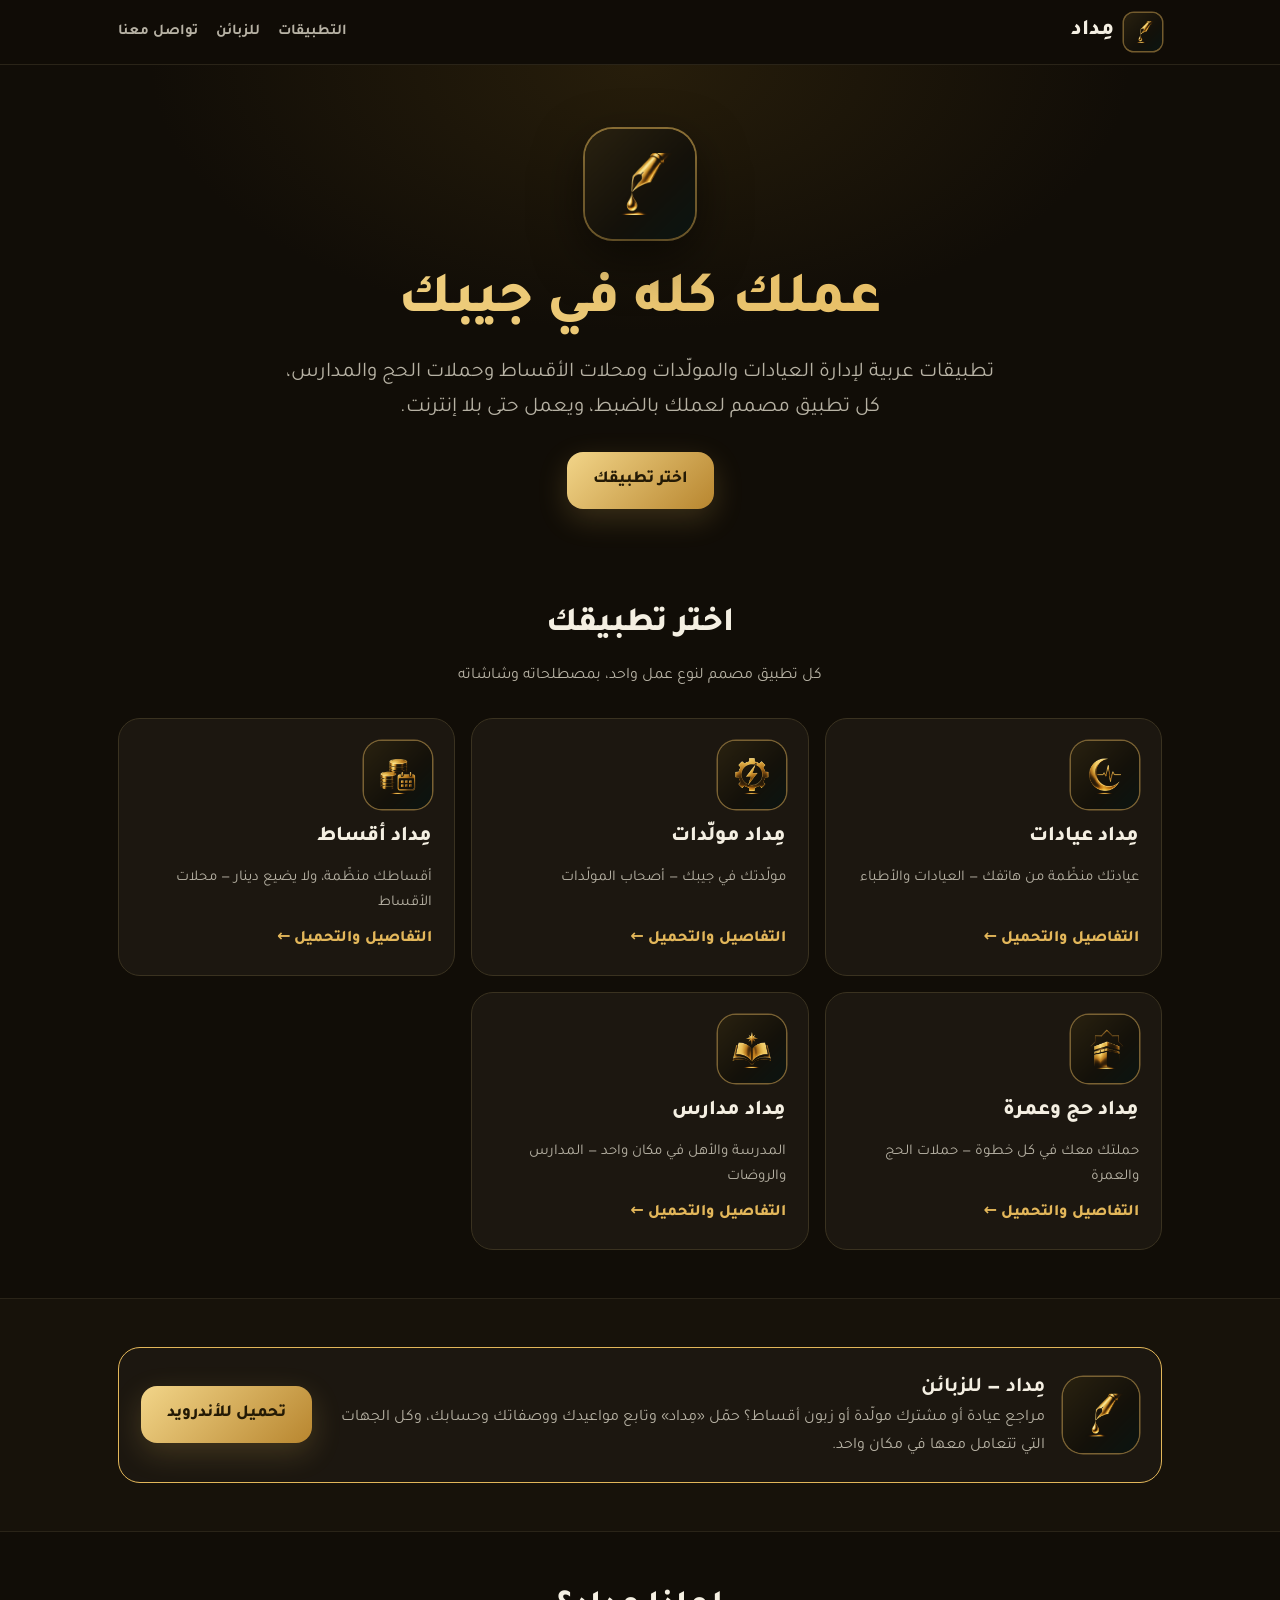
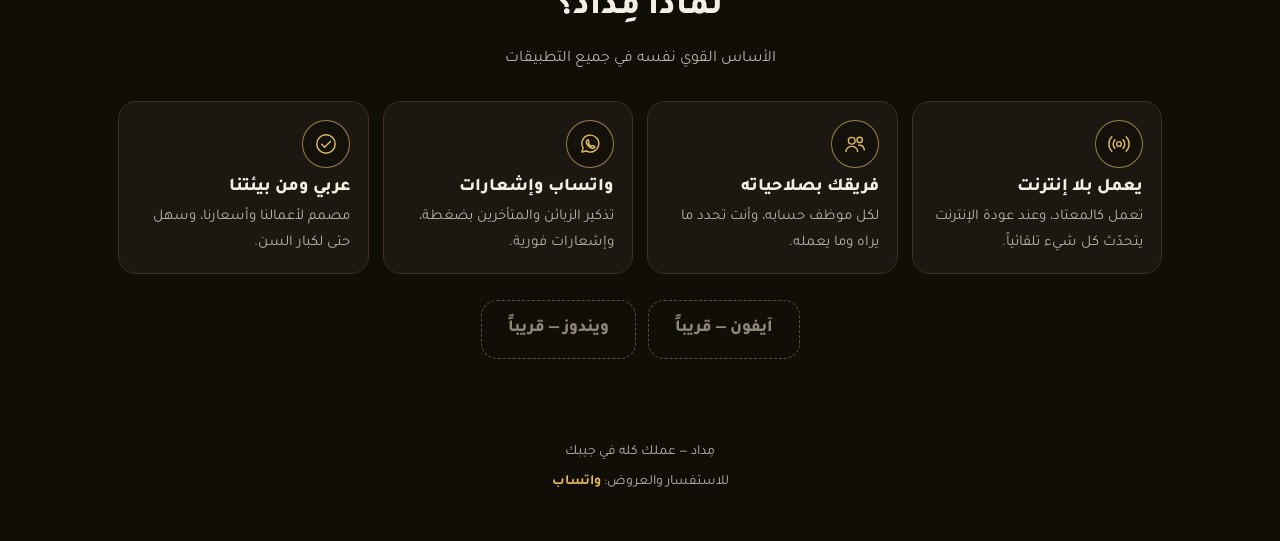
==== commit 486e9905: "Add files via upload" ====
--- a/index.html
+++ b/index.html
@@ -1,32 +1,32 @@
 <!doctype html>
 <html lang="ar" dir="rtl"><head><meta charset="utf-8">
 <meta name="viewport" content="width=device-width, initial-scale=1">
-<title>مِداد — شغلك كله بجيبك</title>
+<title>مِداد — عملك كله في جيبك</title>
 <meta name="description" content="تطبيقات عربية لإدارة العيادات والمولّدات ومحلات الأقساط وحملات الحج والمدارس.">
-<meta property="og:title" content="مِداد — شغلك كله بجيبك"><meta property="og:description" content="تطبيقات عربية لإدارة العيادات والمولّدات ومحلات الأقساط وحملات الحج والمدارس."><meta property="og:image" content="img/midad.png">
+<meta property="og:title" content="مِداد — عملك كله في جيبك"><meta property="og:description" content="تطبيقات عربية لإدارة العيادات والمولّدات ومحلات الأقساط وحملات الحج والمدارس."><meta property="og:image" content="img/midad.png">
 <link rel="icon" href="img/midad.png">
 <link rel="preconnect" href="https://fonts.googleapis.com"><link rel="preconnect" href="https://fonts.gstatic.com" crossorigin>
 <link href="https://fonts.googleapis.com/css2?family=Tajawal:wght@500;700;800&display=swap" rel="stylesheet">
 <link rel="stylesheet" href="site.css">
 </head><body>
 <header><div class="wrap"><a class="brand" href="index.html"><img src="img/midad.png" alt="">مِداد</a>
-<nav><a href="index.html#apps">التطبيقات</a><a class="hide" href="index.html#customers">للزبائن</a><a href="https://wa.me/9647738181860">تواصل</a></nav></div></header>
+<nav><a href="index.html#apps">التطبيقات</a><a class="hide" href="index.html#customers">للزبائن</a><a href="https://wa.me/9647738181860">تواصل معنا</a></nav></div></header>
 <main>
 <section class="hero"><div class="wrap">
 <img class="icon" src="img/midad.png" alt="مِداد">
-<h1>شغلك كله بجيبك</h1>
-<p>تطبيقات عربية لإدارة العيادات والمولّدات ومحلات الأقساط وحملات الحج والمدارس — كل تطبيق مصمم لشغلك بالضبط، ويشتغل حتى بدون إنترنت.</p>
-<div class="dl"><a class="btn gold" href="#apps">اختار تطبيقك</a></div>
+<h1>عملك كله في جيبك</h1>
+<p>تطبيقات عربية لإدارة العيادات والمولّدات ومحلات الأقساط وحملات الحج والمدارس، كل تطبيق مصمم لعملك بالضبط، ويعمل حتى بلا إنترنت.</p>
+<div class="dl"><a class="btn gold" href="#apps">اختر تطبيقك</a></div>
 </div></section>
-<section id="apps"><div class="wrap"><h2>اختار تطبيقك</h2><p class="lead">كل تطبيق مسوّى لنوع شغل واحد، بكلماته وشاشاته</p><div class="grid"><a class="face" href="clinic.html"><img src="img/clinic.png" alt=""><b>مِداد عيادات</b><span>عيادتك مرتّبة من تلفونك — العيادات والأطباء</span><em>التفاصيل والتحميل ←</em></a><a class="face" href="generator.html"><img src="img/generator.png" alt=""><b>مِداد مولّدات</b><span>مولّدتك بجيبك — أصحاب المولّدات</span><em>التفاصيل والتحميل ←</em></a><a class="face" href="installments.html"><img src="img/installments.png" alt=""><b>مِداد أقساط</b><span>أقساطك مرتّبة، وما يضيع دينار — محلات الأقساط</span><em>التفاصيل والتحميل ←</em></a><a class="face" href="hajj.html"><img src="img/hajj.png" alt=""><b>مِداد حج وعمرة</b><span>حملتك ويّاك بكل خطوة — حملات الحج والعمرة</span><em>التفاصيل والتحميل ←</em></a><a class="face" href="school.html"><img src="img/school.png" alt=""><b>مِداد مدارس</b><span>المدرسة والأهل بمكان واحد — المدارس والروضات</span><em>التفاصيل والتحميل ←</em></a></div></div></section>
+<section id="apps"><div class="wrap"><h2>اختر تطبيقك</h2><p class="lead">كل تطبيق مصمم لنوع عمل واحد، بمصطلحاته وشاشاته</p><div class="grid"><a class="face" href="clinic.html"><img src="img/clinic.png" alt=""><b>مِداد عيادات</b><span>عيادتك منظّمة من هاتفك — العيادات والأطباء</span><em>التفاصيل والتحميل ←</em></a><a class="face" href="generator.html"><img src="img/generator.png" alt=""><b>مِداد مولّدات</b><span>مولّدتك في جيبك — أصحاب المولّدات</span><em>التفاصيل والتحميل ←</em></a><a class="face" href="installments.html"><img src="img/installments.png" alt=""><b>مِداد أقساط</b><span>أقساطك منظّمة، ولا يضيع دينار — محلات الأقساط</span><em>التفاصيل والتحميل ←</em></a><a class="face" href="hajj.html"><img src="img/hajj.png" alt=""><b>مِداد حج وعمرة</b><span>حملتك معك في كل خطوة — حملات الحج والعمرة</span><em>التفاصيل والتحميل ←</em></a><a class="face" href="school.html"><img src="img/school.png" alt=""><b>مِداد مدارس</b><span>المدرسة والأهل في مكان واحد — المدارس والروضات</span><em>التفاصيل والتحميل ←</em></a></div></div></section>
 <section class="band" id="customers"><div class="wrap">
-<div class="cust"><img src="img/midad.png" alt=""><div><b>مِداد — للزبائن</b><p style="color:var(--muted)">مراجع عيادة، مشترك مولّدة، أو زبون أقساط؟ حمّل «مِداد» وشوف مواعيدك ووصفاتك وحسابك، وكل الجهات اللي تتعامل وياها بمكان واحد.</p></div>
-<a class="btn gold" data-apk="midad" href="#">⬇ تحميل للأندرويد</a></div>
+<div class="cust"><img src="img/midad.png" alt=""><div><b>مِداد — للزبائن</b><p style="color:var(--muted)">مراجع عيادة أو مشترك مولّدة أو زبون أقساط؟ حمّل «مِداد» وتابع مواعيدك ووصفاتك وحسابك، وكل الجهات التي تتعامل معها في مكان واحد.</p></div>
+<a class="btn gold" data-apk="midad" href="#">تحميل للأندرويد</a></div>
 </div></section>
-<section><div class="wrap"><h2>ليش مِداد؟</h2><p class="lead">نفس الأساس القوي بكل التطبيقات</p><div class="why"><div class="feat"><div class="e">📶</div><b>يشتغل بدون إنترنت</b><p>تشتغل عادي، ومن يرجع النت يتحدّث كل شي وحده.</p></div><div class="feat"><div class="e">👥</div><b>فريقك بصلاحياته</b><p>كل موظف بحسابه، وإنت تحدد شنو يشوف وشنو يسوي.</p></div><div class="feat"><div class="e">📲</div><b>واتساب وإشعارات</b><p>تذكير الزبائن والمتأخرين بضغطة، وإشعارات فورية.</p></div><div class="feat"><div class="e">🤝</div><b>عربي ومن بيئتنا</b><p>مصمم لشغلنا وأسعارنا ولهجتنا، وسهل حتى لكبار السن.</p></div></div>
-<div class="dl"><span class="btn soon">🍎 آيفون — قريباً</span><span class="btn soon">🖥 ويندوز — قريباً</span></div></div></section>
+<section><div class="wrap"><h2>لماذا مِداد؟</h2><p class="lead">الأساس القوي نفسه في جميع التطبيقات</p><div class="why"><div class="feat"><div class="e"><img src="img/i/live.svg" alt=""></div><b>يعمل بلا إنترنت</b><p>تعمل كالمعتاد، وعند عودة الإنترنت يتحدّث كل شيء تلقائياً.</p></div><div class="feat"><div class="e"><img src="img/i/users.svg" alt=""></div><b>فريقك بصلاحياته</b><p>لكل موظف حسابه، وأنت تحدد ما يراه وما يعمله.</p></div><div class="feat"><div class="e"><img src="img/i/wa.svg" alt=""></div><b>واتساب وإشعارات</b><p>تذكير الزبائن والمتأخرين بضغطة، وإشعارات فورية.</p></div><div class="feat"><div class="e"><img src="img/i/check.svg" alt=""></div><b>عربي ومن بيئتنا</b><p>مصمم لأعمالنا وأسعارنا، وسهل حتى لكبار السن.</p></div></div>
+<div class="dl"><span class="btn soon">آيفون — قريباً</span><span class="btn soon">ويندوز — قريباً</span></div></div></section>
 </main><footer><div class="wrap">
-<p>مِداد — شغلك كله بجيبك</p>
+<p>مِداد — عملك كله في جيبك</p>
 <p style="margin-top:6px">للاستفسار والعروض: <a href="https://wa.me/9647738181860">واتساب</a></p>
 </div></footer>
 <script src="site.js"></script>
--- a/site.css
+++ b/site.css
@@ -1,15 +1,16 @@
 
-:root{--bg:#0b1310;--bg2:#101b17;--card:#13211b;--line:#3a3220;--gold:#e3b75a;--gold2:#f2d589;--gold3:#b8862f;--ink:#f4efe2;--muted:#b7b2a4}
+:root{--bg:#110d07;--bg2:#17120a;--card:#1c1710;--line:#3a3220;--gold:#e3b75a;--gold2:#f2d589;--gold3:#b8862f;--ink:#f4efe2;--muted:#b7b2a4}
 *{box-sizing:border-box;margin:0;padding:0}
 html{scroll-behavior:smooth}
 body{font-family:Tajawal,system-ui,sans-serif;background:var(--bg);color:var(--ink);line-height:1.7;overflow-x:hidden}
 a{color:inherit}
 .wrap{max-width:1080px;margin:0 auto;padding:0 18px}
-header{position:sticky;top:0;z-index:5;background:#0b1310e6;backdrop-filter:blur(10px);border-bottom:1px solid #2a2418}
+header{position:sticky;top:0;z-index:5;background:#110d07e6;backdrop-filter:blur(10px);border-bottom:1px solid #2a2418}
 header .wrap{display:flex;align-items:center;justify-content:space-between;height:64px}
 .brand{display:flex;align-items:center;gap:10px;text-decoration:none;font-weight:800;font-size:22px}
 .brand img{width:38px;height:38px;border-radius:10px;box-shadow:0 0 0 1.5px #e3b75a77}
-nav a{text-decoration:none;color:var(--muted);font-weight:700;margin-inline-start:18px;font-size:15px}
+nav{display:flex;align-items:center;gap:18px}
+nav a{text-decoration:none;color:var(--muted);font-weight:700;font-size:15px;display:inline-block;unicode-bidi:isolate;white-space:nowrap}
 nav a:hover{color:var(--gold)}
 .hero{padding:64px 0 40px;text-align:center;background:radial-gradient(ellipse 700px 380px at 50% 0,#3a2c0e88,transparent 70%)}
 .hero h1{font-size:clamp(34px,6vw,58px);font-weight:800;line-height:1.2;background:linear-gradient(90deg,var(--gold2),var(--gold));-webkit-background-clip:text;background-clip:text;color:transparent}
@@ -32,7 +33,8 @@
 .face span{color:var(--muted);font-size:15px}
 .face em{font-style:normal;color:var(--gold);font-weight:800;margin-top:auto}
 .feat{background:var(--card);border:1px solid var(--line);border-radius:18px;padding:18px}
-.feat .e{font-size:26px}
+.feat .e{width:48px;height:48px;border-radius:50%;border:1px solid #d9b868aa;display:grid;place-items:center;background:#14100a}
+.feat .e img{width:26px;height:26px}
 .feat b{display:block;font-size:18px;font-weight:800;margin:4px 0 2px}
 .feat p{color:var(--muted);font-size:15px}
 .band{background:var(--bg2);border-top:1px solid #2a2418;border-bottom:1px solid #2a2418}
